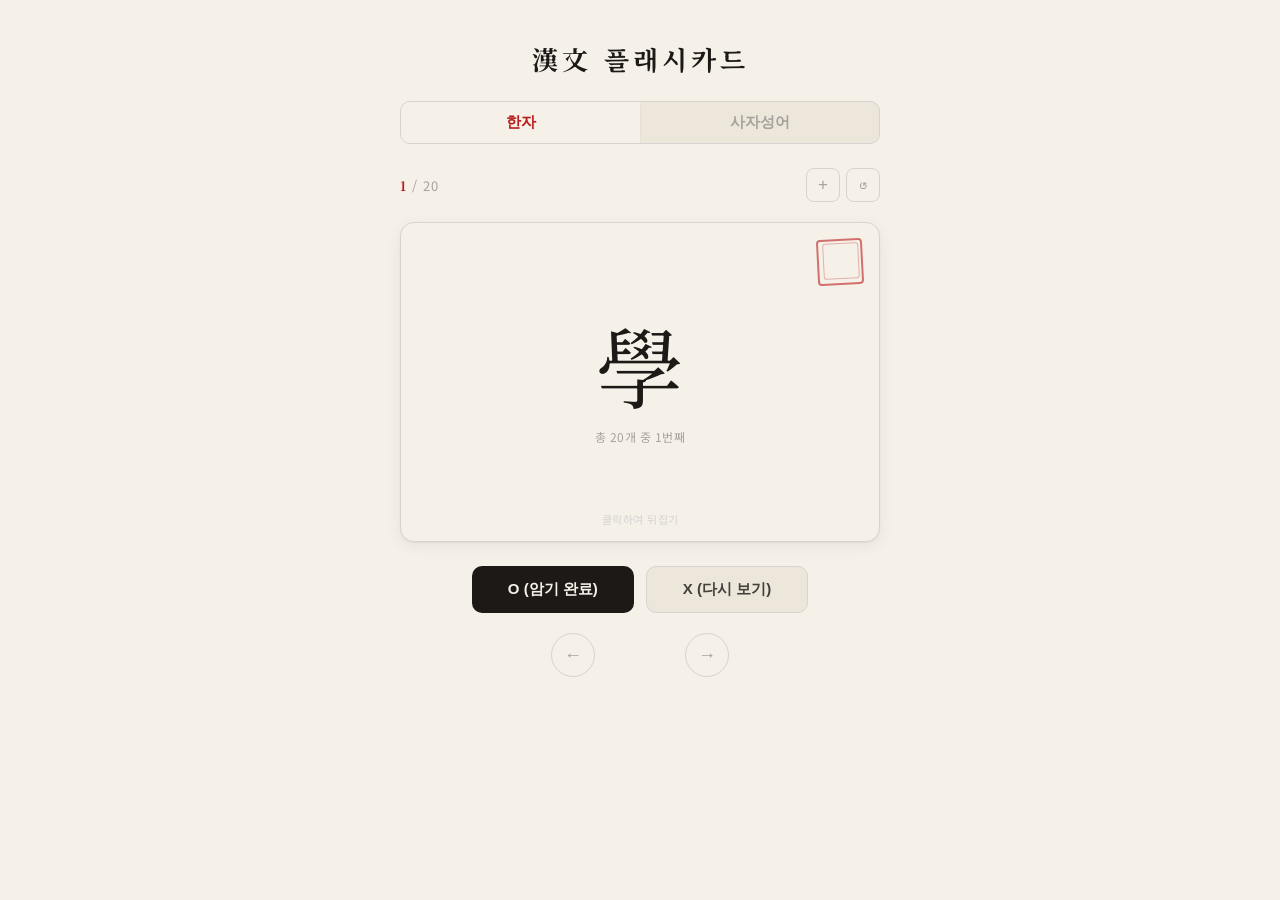
==== index.html @ 90fa70de "초기: 한문 플래시카드 앱 (한자 + 사자성어)" ====
<!DOCTYPE html>
<html lang="ko">
<head>
  <meta charset="UTF-8">
  <meta name="viewport" content="width=device-width, initial-scale=1.0">
  <title>한문 플래시카드</title>
  <link rel="stylesheet" href="style.css">
  <link href="https://fonts.googleapis.com/css2?family=Noto+Sans+KR:wght@400;600;700&family=Noto+Serif+KR:wght@400;700&display=swap" rel="stylesheet">
</head>
<body>

  <header>
    <h1>漢文 플래시카드</h1>
    <div class="tabs">
      <button class="tab-btn active" data-mode="hanja">한자</button>
      <button class="tab-btn" data-mode="saja">사자성어</button>
    </div>
  </header>

  <main>
    <div class="status-bar">
      <div class="card-count" id="cardCount"></div>
      <div class="btn-group">
        <button class="icon-btn" id="addBtn" title="카드 추가">+</button>
        <button class="icon-btn danger" id="resetBtn" title="초기화">↺</button>
      </div>
    </div>

    <div class="card-area" id="cardArea">
      <div class="card-container" id="cardContainer">
        <div class="card-face card-front" id="cardFront">
          <div class="card-main-text" id="mainText"></div>
          <div class="card-sub" id="subText"></div>
          <div class="flip-hint">클릭하여 뒤집기</div>
        </div>
        <div class="card-face card-back" id="cardBack">
          <div class="card-reading" id="readingText"></div>
          <div class="card-meaning" id="meaningText"></div>
        </div>
      </div>
    </div>

    <div class="empty-state" id="emptyState" style="display:none;">
      <div class="empty-icon">📖</div>
      <p>카드가 없습니다</p>
      <div class="sub">+ 버튼으로 새 카드를 추가하세요</div>
    </div>

    <div class="quiz-controls" id="quizControls">
      <button class="quiz-btn o-btn" id="oBtn">O (암기 완료)</button>
      <button class="quiz-btn x-btn" id="xBtn">X (다시 보기)</button>
    </div>

    <div class="nav-controls" id="navControls">
      <button class="nav-btn" id="prevBtn">←</button>
      <div class="page-indicator" id="pageIndicator"></div>
      <button class="nav-btn" id="nextBtn">→</button>
    </div>
  </main>

  <div class="modal-overlay" id="modalOverlay">
    <div class="modal">
      <h2 id="modalTitle">카드 추가</h2>
      <div id="modalFields"></div>
      <div class="modal-buttons">
        <button class="modal-btn cancel" id="modalCancel">취소</button>
        <button class="modal-btn confirm" id="modalConfirm">추가</button>
      </div>
    </div>
  </div>

  <div class="toast" id="toast"></div>

  <script src="data.js"></script>
  <script src="script.js"></script>
</body>
</html>
---- style.css ----
/* ========================================
   한문 플래시카드 — 수묵(水墨) 디자인 시스템
   ======================================== */

:root {
  --paper: #F5F0E8;
  --paper-deep: #EDE7DB;
  --ink: #1C1917;
  --ink-soft: #44403C;
  --ink-faint: #A8A29E;
  --cinnabar: #B91C1C;
  --cinnabar-light: #DC2626;
  --cinnabar-glow: rgba(185, 28, 28, 0.08);
  --mist: #D6D3D1;
  --mist-light: #E7E5E4;
  --shadow: rgba(28, 25, 23, 0.06);
  --shadow-md: rgba(28, 25, 23, 0.10);
}

* {
  margin: 0;
  padding: 0;
  box-sizing: border-box;
}

body {
  font-family: 'Noto Sans KR', 'Apple SD Gothic Neo', sans-serif;
  background: var(--paper);
  color: var(--ink);
  min-height: 100vh;
  display: flex;
  flex-direction: column;
  align-items: center;
  -webkit-font-smoothing: antialiased;
}

/* ── Header ── */

header {
  width: 100%;
  max-width: 520px;
  padding: 40px 20px 0;
  text-align: center;
}

header h1 {
  font-family: 'Noto Serif KR', serif;
  font-size: 26px;
  font-weight: 700;
  color: var(--ink);
  letter-spacing: 4px;
  margin-bottom: 24px;
}

.tabs {
  display: flex;
  border-radius: 10px;
  overflow: hidden;
  background: var(--paper-deep);
  border: 1px solid var(--mist);
}

.tab-btn {
  flex: 1;
  padding: 11px 0;
  background: transparent;
  color: var(--ink-faint);
  border: none;
  cursor: pointer;
  font-size: 15px;
  font-weight: 600;
  transition: all 0.25s ease;
  position: relative;
}

.tab-btn.active {
  color: var(--cinnabar);
  background: var(--paper);
  box-shadow: 0 1px 3px var(--shadow);
}

.tab-btn:hover:not(.active) {
  color: var(--ink-soft);
}

/* ── Main ── */

main {
  width: 100%;
  max-width: 520px;
  flex: 1;
  display: flex;
  flex-direction: column;
  align-items: center;
  padding: 24px 20px 40px;
}

/* ── Status Bar ── */

.status-bar {
  display: flex;
  justify-content: space-between;
  align-items: center;
  width: 100%;
  margin-bottom: 20px;
}

.card-count {
  font-size: 13px;
  color: var(--ink-faint);
  letter-spacing: 1px;
}

.card-count span {
  color: var(--cinnabar);
  font-weight: 700;
  font-family: 'Noto Serif KR', serif;
}

.btn-group {
  display: flex;
  gap: 6px;
}

.icon-btn {
  width: 34px;
  height: 34px;
  border-radius: 8px;
  border: 1px solid var(--mist);
  background: var(--paper);
  color: var(--ink-faint);
  font-size: 17px;
  cursor: pointer;
  display: flex;
  align-items: center;
  justify-content: center;
  transition: all 0.2s ease;
}

.icon-btn:hover {
  border-color: var(--cinnabar);
  color: var(--cinnabar);
  background: var(--cinnabar-glow);
}

.icon-btn.danger:hover {
  border-color: var(--cinnabar-light);
  color: var(--cinnabar-light);
  background: rgba(220, 38, 38, 0.06);
}

/* ── Card ── */

.card-area {
  width: 100%;
  perspective: 1200px;
  margin-bottom: 24px;
  cursor: pointer;
}

.card-container {
  width: 100%;
  height: 320px;
  position: relative;
  transform-style: preserve-3d;
  transition: transform 0.5s cubic-bezier(0.4, 0, 0.2, 1);
}

.card-container.flipped {
  transform: rotateY(180deg);
}

.card-face {
  position: absolute;
  inset: 0;
  border-radius: 14px;
  backface-visibility: hidden;
  display: flex;
  flex-direction: column;
  align-items: center;
  justify-content: center;
  padding: 28px;
}

/* ── Card Front — 수묵 한지 느낌 ── */

.card-front {
  background: var(--paper);
  border: 1px solid var(--mist);
  box-shadow:
    0 1px 2px var(--shadow),
    0 4px 16px var(--shadow);
  overflow: hidden;
}

.card-front::before {
  content: '';
  position: absolute;
  top: 16px;
  right: 16px;
  width: 42px;
  height: 42px;
  border: 2px solid var(--cinnabar);
  border-radius: 4px;
  opacity: 0.6;
  transform: rotate(-3deg);
  pointer-events: none;
}

.card-front::after {
  content: '';
  position: absolute;
  top: 20px;
  right: 20px;
  width: 34px;
  height: 34px;
  border: 1.5px solid var(--cinnabar);
  border-radius: 3px;
  opacity: 0.3;
  transform: rotate(-3deg);
  pointer-events: none;
}

.card-front .card-main-text {
  font-family: 'Noto Serif KR', serif;
  font-size: 88px;
  font-weight: 400;
  color: var(--ink);
  line-height: 1;
  margin-bottom: 4px;
  transition: transform 0.3s ease;
}

.card-area:hover .card-main-text {
  transform: scale(1.02);
}

.card-front .card-sub {
  font-size: 12px;
  color: var(--ink-faint);
  margin-top: 16px;
  letter-spacing: 0.5px;
}

.card-front .flip-hint {
  position: absolute;
  bottom: 14px;
  font-size: 11px;
  color: var(--mist);
  letter-spacing: 0.5px;
}

/* ── Card Back — 주사빛 ── */

.card-back {
  background: var(--cinnabar);
  border: 1px solid var(--cinnabar);
  transform: rotateY(180deg);
  text-align: center;
}

.card-back .card-reading {
  font-family: 'Noto Serif KR', serif;
  font-size: 34px;
  font-weight: 700;
  color: #fff;
  margin-bottom: 12px;
  letter-spacing: 2px;
}

.card-back .card-meaning {
  font-size: 17px;
  color: rgba(255, 255, 255, 0.88);
  line-height: 1.6;
  max-width: 280px;
}

/* ── Quiz Controls ── */

.quiz-controls {
  display: flex;
  gap: 12px;
  margin-bottom: 20px;
}

.quiz-btn {
  padding: 13px 36px;
  border-radius: 10px;
  border: none;
  font-size: 15px;
  font-weight: 600;
  cursor: pointer;
  transition: all 0.2s ease;
}

.quiz-btn.o-btn {
  background: var(--ink);
  color: var(--paper);
}

.quiz-btn.o-btn:hover {
  background: var(--ink-soft);
  transform: translateY(-1px);
  box-shadow: 0 4px 12px var(--shadow-md);
}

.quiz-btn.x-btn {
  background: var(--paper-deep);
  color: var(--ink-soft);
  border: 1px solid var(--mist);
}

.quiz-btn.x-btn:hover {
  background: var(--mist-light);
  transform: translateY(-1px);
}

/* ── Nav Controls ── */

.nav-controls {
  display: flex;
  align-items: center;
  gap: 20px;
  margin-bottom: 24px;
}

.nav-btn {
  width: 44px;
  height: 44px;
  border-radius: 50%;
  border: 1px solid var(--mist);
  background: var(--paper);
  color: var(--ink-faint);
  font-size: 18px;
  cursor: pointer;
  display: flex;
  align-items: center;
  justify-content: center;
  transition: all 0.2s ease;
}

.nav-btn:hover {
  border-color: var(--cinnabar);
  color: var(--cinnabar);
}

.nav-btn:disabled {
  opacity: 0.25;
  cursor: not-allowed;
}

.page-indicator {
  font-size: 13px;
  color: var(--ink-faint);
  min-width: 50px;
  text-align: center;
  font-family: 'Noto Serif KR', serif;
}

/* ── Empty State ── */

.empty-state {
  text-align: center;
  padding: 60px 20px;
  color: var(--ink-faint);
}

.empty-state .empty-icon {
  font-size: 44px;
  margin-bottom: 16px;
  opacity: 0.5;
}

.empty-state p {
  font-family: 'Noto Serif KR', serif;
  font-size: 17px;
  margin-bottom: 6px;
  color: var(--ink-soft);
}

.empty-state .sub {
  font-size: 13px;
  color: var(--ink-faint);
}

/* ── Modal ── */

.modal-overlay {
  position: fixed;
  inset: 0;
  background: rgba(28, 25, 23, 0.4);
  backdrop-filter: blur(4px);
  -webkit-backdrop-filter: blur(4px);
  display: flex;
  align-items: center;
  justify-content: center;
  z-index: 100;
  opacity: 0;
  visibility: hidden;
  transition: all 0.25s ease;
}

.modal-overlay.show {
  opacity: 1;
  visibility: visible;
}

.modal {
  background: var(--paper);
  border-radius: 14px;
  border: 1px solid var(--mist);
  box-shadow: 0 8px 32px rgba(28, 25, 23, 0.12);
  padding: 28px;
  width: 90%;
  max-width: 380px;
  transform: translateY(12px);
  transition: transform 0.25s ease;
}

.modal-overlay.show .modal {
  transform: translateY(0);
}

.modal h2 {
  font-family: 'Noto Serif KR', serif;
  font-size: 18px;
  margin-bottom: 20px;
  color: var(--cinnabar);
  letter-spacing: 1px;
}

.form-group {
  margin-bottom: 14px;
}

.form-group label {
  display: block;
  font-size: 12px;
  font-weight: 600;
  color: var(--ink-faint);
  margin-bottom: 6px;
  letter-spacing: 0.5px;
  text-transform: uppercase;
}

.form-group input {
  width: 100%;
  padding: 11px 14px;
  border-radius: 8px;
  border: 1px solid var(--mist);
  background: var(--paper-deep);
  color: var(--ink);
  font-size: 15px;
  outline: none;
  transition: border-color 0.2s ease;
}

.form-group input::placeholder {
  color: var(--mist);
}

.form-group input:focus {
  border-color: var(--cinnabar);
  background: var(--paper);
}

.modal-buttons {
  display: flex;
  gap: 8px;
  margin-top: 22px;
}

.modal-btn {
  flex: 1;
  padding: 11px;
  border-radius: 8px;
  border: none;
  font-size: 14px;
  font-weight: 600;
  cursor: pointer;
  transition: all 0.2s ease;
}

.modal-btn.confirm {
  background: var(--cinnabar);
  color: #fff;
}

.modal-btn.confirm:hover {
  background: var(--cinnabar-light);
}

.modal-btn.cancel {
  background: var(--paper-deep);
  color: var(--ink-faint);
  border: 1px solid var(--mist);
}

.modal-btn.cancel:hover {
  background: var(--mist-light);
  color: var(--ink-soft);
}

/* ── Toast ── */

.toast {
  position: fixed;
  bottom: 32px;
  left: 50%;
  transform: translateX(-50%) translateY(80px);
  background: var(--ink);
  color: var(--paper);
  padding: 11px 22px;
  border-radius: 8px;
  font-size: 13px;
  font-weight: 600;
  z-index: 200;
  transition: transform 0.3s cubic-bezier(0.4, 0, 0.2, 1);
  pointer-events: none;
  letter-spacing: 0.3px;
}

.toast.show {
  transform: translateX(-50%) translateY(0);
}

/* ── Focus Visible ── */

:focus-visible {
  outline: 2px solid var(--cinnabar);
  outline-offset: 2px;
}

/* ── Reduced Motion ── */

@media (prefers-reduced-motion: reduce) {
  .card-container {
    transition: none;
  }

  .modal-overlay,
  .modal,
  .toast {
    transition: none;
  }
}

/* ── Mobile ── */

@media (max-width: 480px) {
  header {
    padding-top: 28px;
  }

  header h1 {
    font-size: 22px;
    letter-spacing: 3px;
  }

  .tab-btn {
    font-size: 14px;
    padding: 10px 0;
  }

  .card-container {
    height: 260px;
  }

  .card-front .card-main-text {
    font-size: 68px;
  }

  .card-front::before {
    width: 36px;
    height: 36px;
    top: 12px;
    right: 12px;
  }

  .card-front::after {
    width: 28px;
    height: 28px;
    top: 16px;
    right: 16px;
  }

  .card-back .card-reading {
    font-size: 28px;
  }

  .card-back .card-meaning {
    font-size: 15px;
  }

  .quiz-btn {
    padding: 12px 28px;
    font-size: 14px;
  }
}
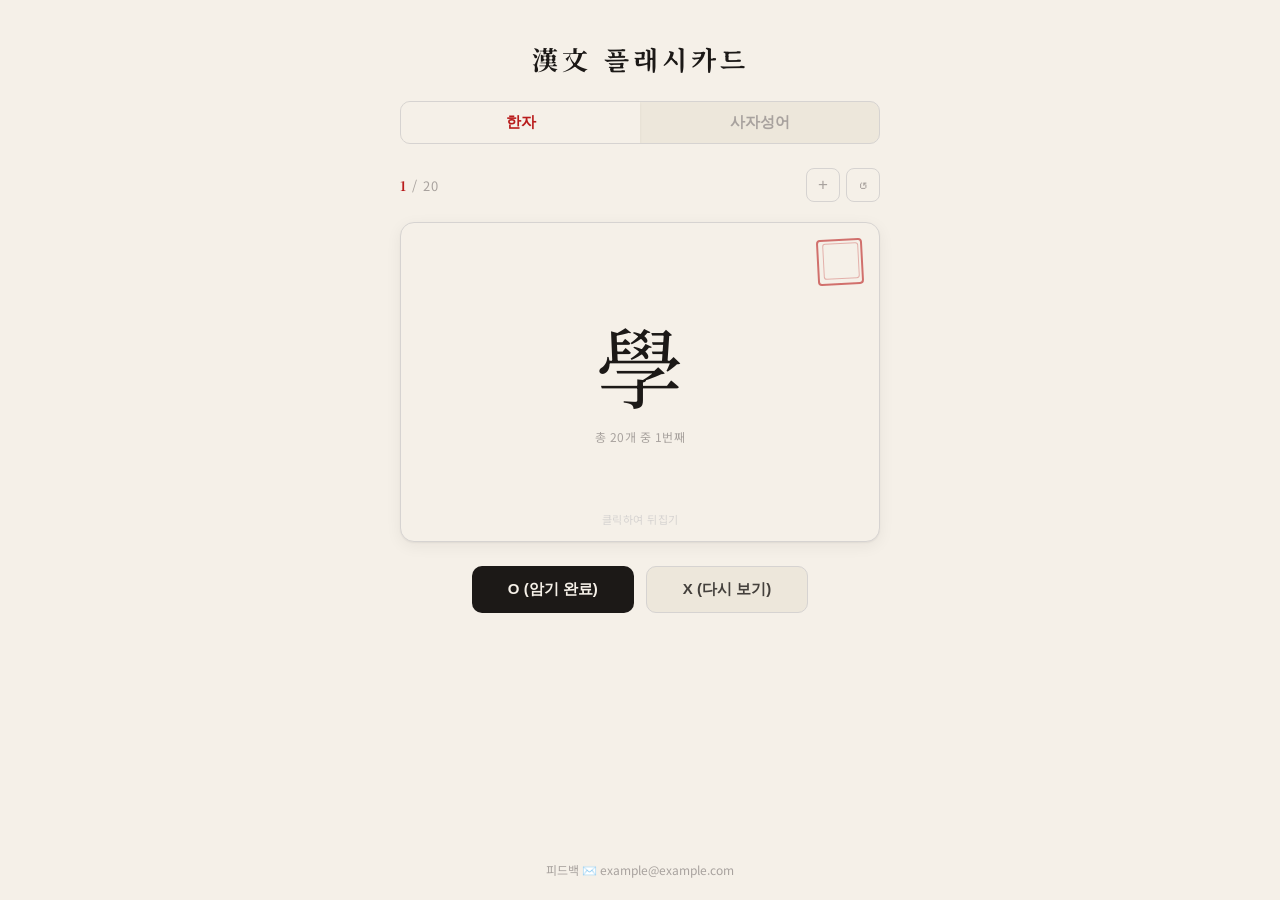
==== commit cd561cf5: "화살표 제거,한자 추가 탭에서 한자가 아니면 입력이 안된다고 경고 메세지, 한자 추가 버그 수정" ====
--- a/index.html
+++ b/index.html
@@ -29,6 +29,7 @@
     <div class="card-area" id="cardArea">
       <div class="card-container" id="cardContainer">
         <div class="card-face card-front" id="cardFront">
+          <div class="card-badge" id="cardBadge" style="display:none;">다시 본 카드</div>
           <div class="card-main-text" id="mainText"></div>
           <div class="card-sub" id="subText"></div>
           <div class="flip-hint">클릭하여 뒤집기</div>
@@ -51,12 +52,11 @@
       <button class="quiz-btn x-btn" id="xBtn">X (다시 보기)</button>
     </div>
 
-    <div class="nav-controls" id="navControls">
-      <button class="nav-btn" id="prevBtn">←</button>
-      <div class="page-indicator" id="pageIndicator"></div>
-      <button class="nav-btn" id="nextBtn">→</button>
-    </div>
   </main>
+
+  <footer class="app-footer">
+    <a class="foot-link" href="mailto:example@example.com">피드백 ✉️ example@example.com</a>
+  </footer>
 
   <div class="modal-overlay" id="modalOverlay">
     <div class="modal">
--- a/style.css
+++ b/style.css
@@ -231,6 +231,22 @@
   transition: transform 0.3s ease;
 }
 
+.card-front .card-badge {
+  position: absolute;
+  top: 14px;
+  left: 50%;
+  transform: translateX(-50%);
+  background: var(--cinnabar);
+  color: #fff;
+  font-size: 13px;
+  font-weight: 600;
+  letter-spacing: 1px;
+  padding: 4px 14px;
+  border-radius: 999px;
+  box-shadow: 0 2px 8px var(--shadow);
+  z-index: 2;
+}
+
 .card-area:hover .card-main-text {
   transform: scale(1.02);
 }
@@ -313,48 +329,6 @@
 .quiz-btn.x-btn:hover {
   background: var(--mist-light);
   transform: translateY(-1px);
-}
-
-/* ── Nav Controls ── */
-
-.nav-controls {
-  display: flex;
-  align-items: center;
-  gap: 20px;
-  margin-bottom: 24px;
-}
-
-.nav-btn {
-  width: 44px;
-  height: 44px;
-  border-radius: 50%;
-  border: 1px solid var(--mist);
-  background: var(--paper);
-  color: var(--ink-faint);
-  font-size: 18px;
-  cursor: pointer;
-  display: flex;
-  align-items: center;
-  justify-content: center;
-  transition: all 0.2s ease;
-}
-
-.nav-btn:hover {
-  border-color: var(--cinnabar);
-  color: var(--cinnabar);
-}
-
-.nav-btn:disabled {
-  opacity: 0.25;
-  cursor: not-allowed;
-}
-
-.page-indicator {
-  font-size: 13px;
-  color: var(--ink-faint);
-  min-width: 50px;
-  text-align: center;
-  font-family: 'Noto Serif KR', serif;
 }
 
 /* ── Empty State ── */
@@ -499,6 +473,26 @@
 .modal-btn.cancel:hover {
   background: var(--mist-light);
   color: var(--ink-soft);
+}
+
+/* ── Footer ── */
+
+.app-footer {
+  display: flex;
+  gap: 18px;
+  align-items: center;
+  padding: 14px 20px 22px;
+  font-size: 12px;
+}
+
+.foot-link {
+  color: var(--ink-faint);
+  text-decoration: none;
+  transition: color 0.2s ease;
+}
+
+.foot-link:hover {
+  color: var(--cinnabar);
 }
 
 /* ── Toast ── */
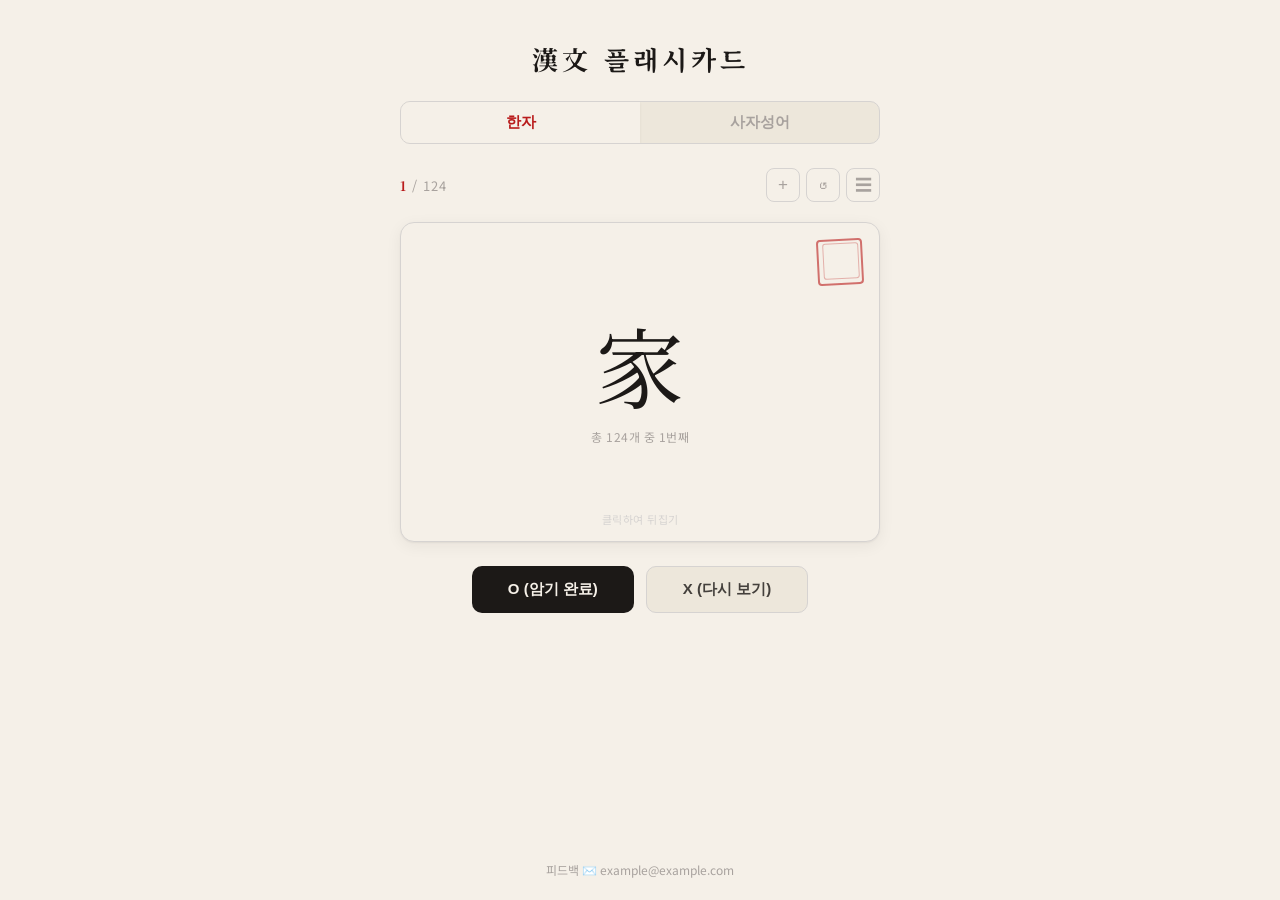
==== commit 3619887e: "단어 플래시카드를 무작위로 할 수 있도록 수정" ====
--- a/index.html
+++ b/index.html
@@ -23,6 +23,16 @@
       <div class="btn-group">
         <button class="icon-btn" id="addBtn" title="카드 추가">+</button>
         <button class="icon-btn danger" id="resetBtn" title="초기화">↺</button>
+        <div class="menu-wrapper" id="menuWrapper">
+          <button class="icon-btn" id="menuBtn" title="설정">☰</button>
+          <div class="dropdown-menu" id="dropdownMenu">
+            <div class="dropdown-header">설정</div>
+            <button class="dropdown-item" id="shuffleToggle">
+              <span class="dropdown-label">카드 순서</span>
+              <span class="dropdown-value" id="shuffleLabel">순서대로</span>
+            </button>
+          </div>
+        </div>
       </div>
     </div>
 
--- a/style.css
+++ b/style.css
@@ -149,6 +149,74 @@
   background: rgba(220, 38, 38, 0.06);
 }
 
+/* ── Dropdown Menu ── */
+
+.menu-wrapper {
+  position: relative;
+}
+
+.dropdown-menu {
+  position: absolute;
+  top: calc(100% + 6px);
+  right: 0;
+  min-width: 200px;
+  background: var(--paper);
+  border: 1px solid var(--mist);
+  border-radius: 10px;
+  box-shadow: 0 4px 20px var(--shadow-md);
+  z-index: 50;
+  opacity: 0;
+  visibility: hidden;
+  transform: translateY(-6px);
+  transition: all 0.2s ease;
+  overflow: hidden;
+}
+
+.dropdown-menu.open {
+  opacity: 1;
+  visibility: visible;
+  transform: translateY(0);
+}
+
+.dropdown-header {
+  padding: 12px 16px 8px;
+  font-size: 11px;
+  font-weight: 600;
+  color: var(--ink-faint);
+  letter-spacing: 1px;
+  text-transform: uppercase;
+}
+
+.dropdown-item {
+  display: flex;
+  justify-content: space-between;
+  align-items: center;
+  width: 100%;
+  padding: 12px 16px;
+  background: transparent;
+  border: none;
+  cursor: pointer;
+  font-size: 14px;
+  color: var(--ink-soft);
+  transition: background 0.15s ease;
+  font-family: 'Noto Sans KR', sans-serif;
+  text-align: left;
+}
+
+.dropdown-item:hover {
+  background: var(--paper-deep);
+}
+
+.dropdown-label {
+  font-weight: 500;
+}
+
+.dropdown-value {
+  font-size: 13px;
+  color: var(--cinnabar);
+  font-weight: 600;
+}
+
 /* ── Card ── */
 
 .card-area {
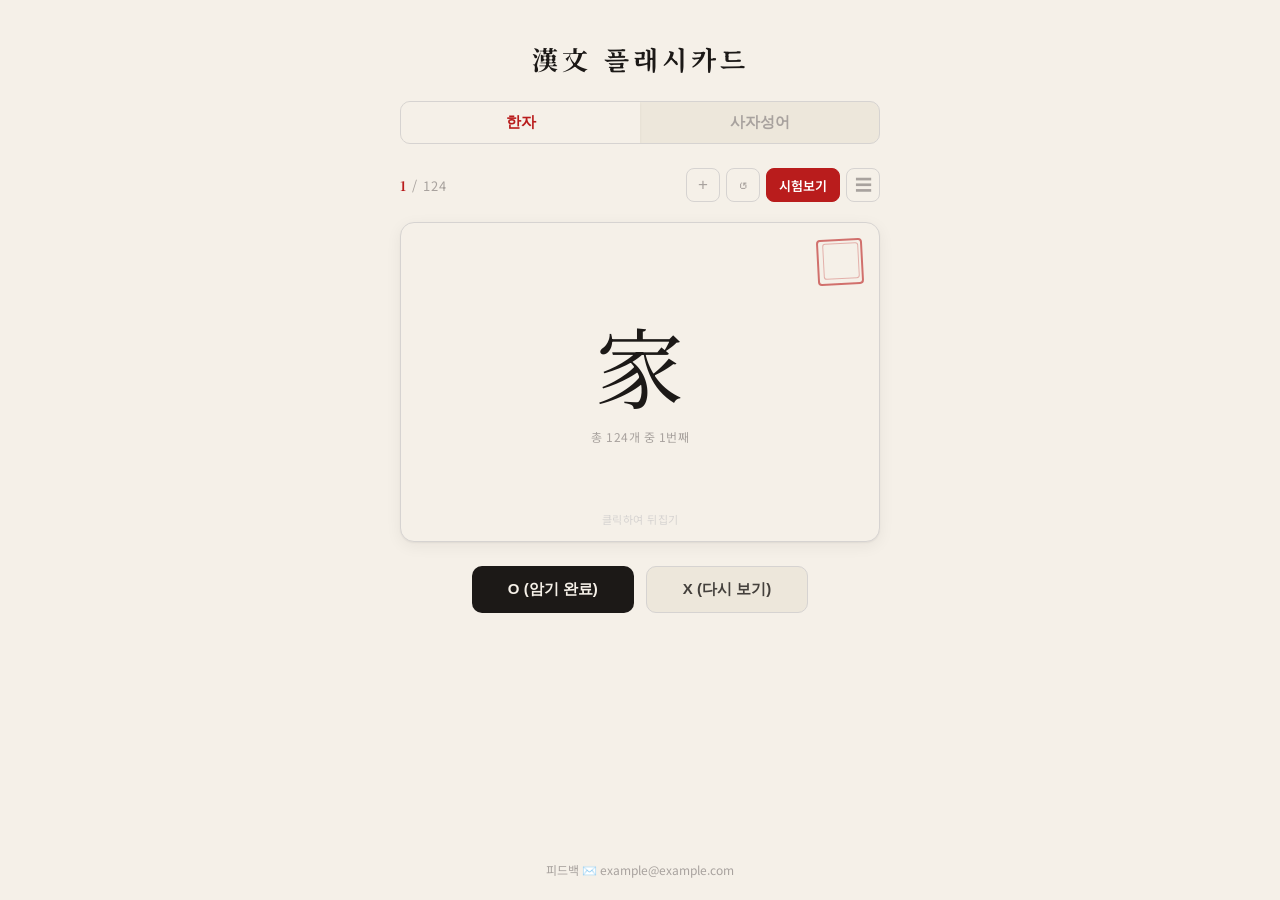
==== commit d102f4dd: "add quiz.html" ====
--- a/index.html
+++ b/index.html
@@ -23,6 +23,7 @@
       <div class="btn-group">
         <button class="icon-btn" id="addBtn" title="카드 추가">+</button>
         <button class="icon-btn danger" id="resetBtn" title="초기화">↺</button>
+        <a class="exam-btn" id="examBtn" href="quiz.html" title="시험보기">시험보기</a>
         <div class="menu-wrapper" id="menuWrapper">
           <button class="icon-btn" id="menuBtn" title="설정">☰</button>
           <div class="dropdown-menu" id="dropdownMenu">
@@ -82,6 +83,7 @@
   <div class="toast" id="toast"></div>
 
   <script src="data.js"></script>
+  <script src="storage.js"></script>
   <script src="script.js"></script>
 </body>
 </html>
--- a/style.css
+++ b/style.css
@@ -149,6 +149,31 @@
   background: rgba(220, 38, 38, 0.06);
 }
 
+.exam-btn {
+  display: flex;
+  align-items: center;
+  justify-content: center;
+  height: 34px;
+  padding: 0 12px;
+  border-radius: 8px;
+  border: 1px solid var(--cinnabar);
+  background: var(--cinnabar);
+  color: #fff;
+  font-size: 13px;
+  font-weight: 600;
+  white-space: nowrap;
+  text-decoration: none;
+  cursor: pointer;
+  transition: all 0.2s ease;
+}
+
+.exam-btn:hover {
+  background: var(--cinnabar-light);
+  border-color: var(--cinnabar-light);
+  transform: translateY(-1px);
+  box-shadow: 0 4px 12px var(--shadow-md);
+}
+
 /* ── Dropdown Menu ── */
 
 .menu-wrapper {
@@ -543,6 +568,146 @@
   color: var(--ink-soft);
 }
 
+/* ── Quiz Page ── */
+
+.quiz-header-row {
+  display: flex;
+  align-items: center;
+  justify-content: center;
+  position: relative;
+  margin-bottom: 20px;
+}
+
+.back-link {
+  position: absolute;
+  left: 0;
+  font-size: 13px;
+  color: var(--ink-faint);
+  text-decoration: none;
+  font-weight: 600;
+  transition: color 0.2s ease;
+}
+
+.back-link:hover {
+  color: var(--cinnabar);
+}
+
+.quiz-title {
+  font-family: 'Noto Serif KR', serif;
+  font-size: 24px;
+  font-weight: 700;
+  color: var(--ink);
+  letter-spacing: 3px;
+}
+
+.quiz-area {
+  width: 100%;
+}
+
+.quiz-card {
+  width: 100%;
+  min-height: 220px;
+  border-radius: 14px;
+  background: var(--paper);
+  border: 1px solid var(--mist);
+  box-shadow: 0 1px 2px var(--shadow), 0 4px 16px var(--shadow);
+  display: flex;
+  align-items: center;
+  justify-content: center;
+  margin-bottom: 24px;
+  padding: 20px;
+}
+
+.quiz-question {
+  font-family: 'Noto Serif KR', serif;
+  font-size: 88px;
+  font-weight: 400;
+  color: var(--ink);
+  line-height: 1;
+  text-align: center;
+}
+
+.quiz-form {
+  display: flex;
+  flex-direction: column;
+  gap: 14px;
+}
+
+.quiz-form .form-group {
+  margin-bottom: 0;
+}
+
+.quiz-submit-btn {
+  width: 100%;
+  padding: 13px;
+  margin-top: 6px;
+  border-radius: 10px;
+  border: none;
+  background: var(--ink);
+  color: var(--paper);
+  font-size: 15px;
+  font-weight: 600;
+  cursor: pointer;
+  transition: all 0.2s ease;
+}
+
+.quiz-submit-btn:hover {
+  background: var(--ink-soft);
+  transform: translateY(-1px);
+  box-shadow: 0 4px 12px var(--shadow-md);
+}
+
+.quiz-result {
+  display: flex;
+  flex-direction: column;
+  align-items: center;
+  gap: 10px;
+  padding: 24px 20px;
+  border-radius: 14px;
+  border: 1px solid var(--mist);
+  background: var(--paper-deep);
+  text-align: center;
+}
+
+.result-badge {
+  font-family: 'Noto Serif KR', serif;
+  font-size: 22px;
+  font-weight: 700;
+}
+
+.result-badge.correct {
+  color: #15803d;
+}
+
+.result-badge.wrong {
+  color: var(--cinnabar);
+}
+
+.result-answer {
+  font-size: 14px;
+  color: var(--ink-soft);
+  line-height: 1.6;
+}
+
+.quiz-next-btn {
+  margin-top: 8px;
+  padding: 12px 32px;
+  border-radius: 10px;
+  border: none;
+  background: var(--cinnabar);
+  color: #fff;
+  font-size: 15px;
+  font-weight: 600;
+  cursor: pointer;
+  transition: all 0.2s ease;
+}
+
+.quiz-next-btn:hover {
+  background: var(--cinnabar-light);
+  transform: translateY(-1px);
+  box-shadow: 0 4px 12px var(--shadow-md);
+}
+
 /* ── Footer ── */
 
 .app-footer {
@@ -658,4 +823,23 @@
     padding: 12px 28px;
     font-size: 14px;
   }
-}
+
+  .exam-btn {
+    padding: 0 9px;
+    font-size: 12px;
+  }
+
+  .quiz-question {
+    font-size: 68px;
+  }
+
+  .quiz-header-row {
+    flex-direction: column;
+    gap: 8px;
+    align-items: center;
+  }
+
+  .back-link {
+    align-self: flex-start;
+  }
+}
